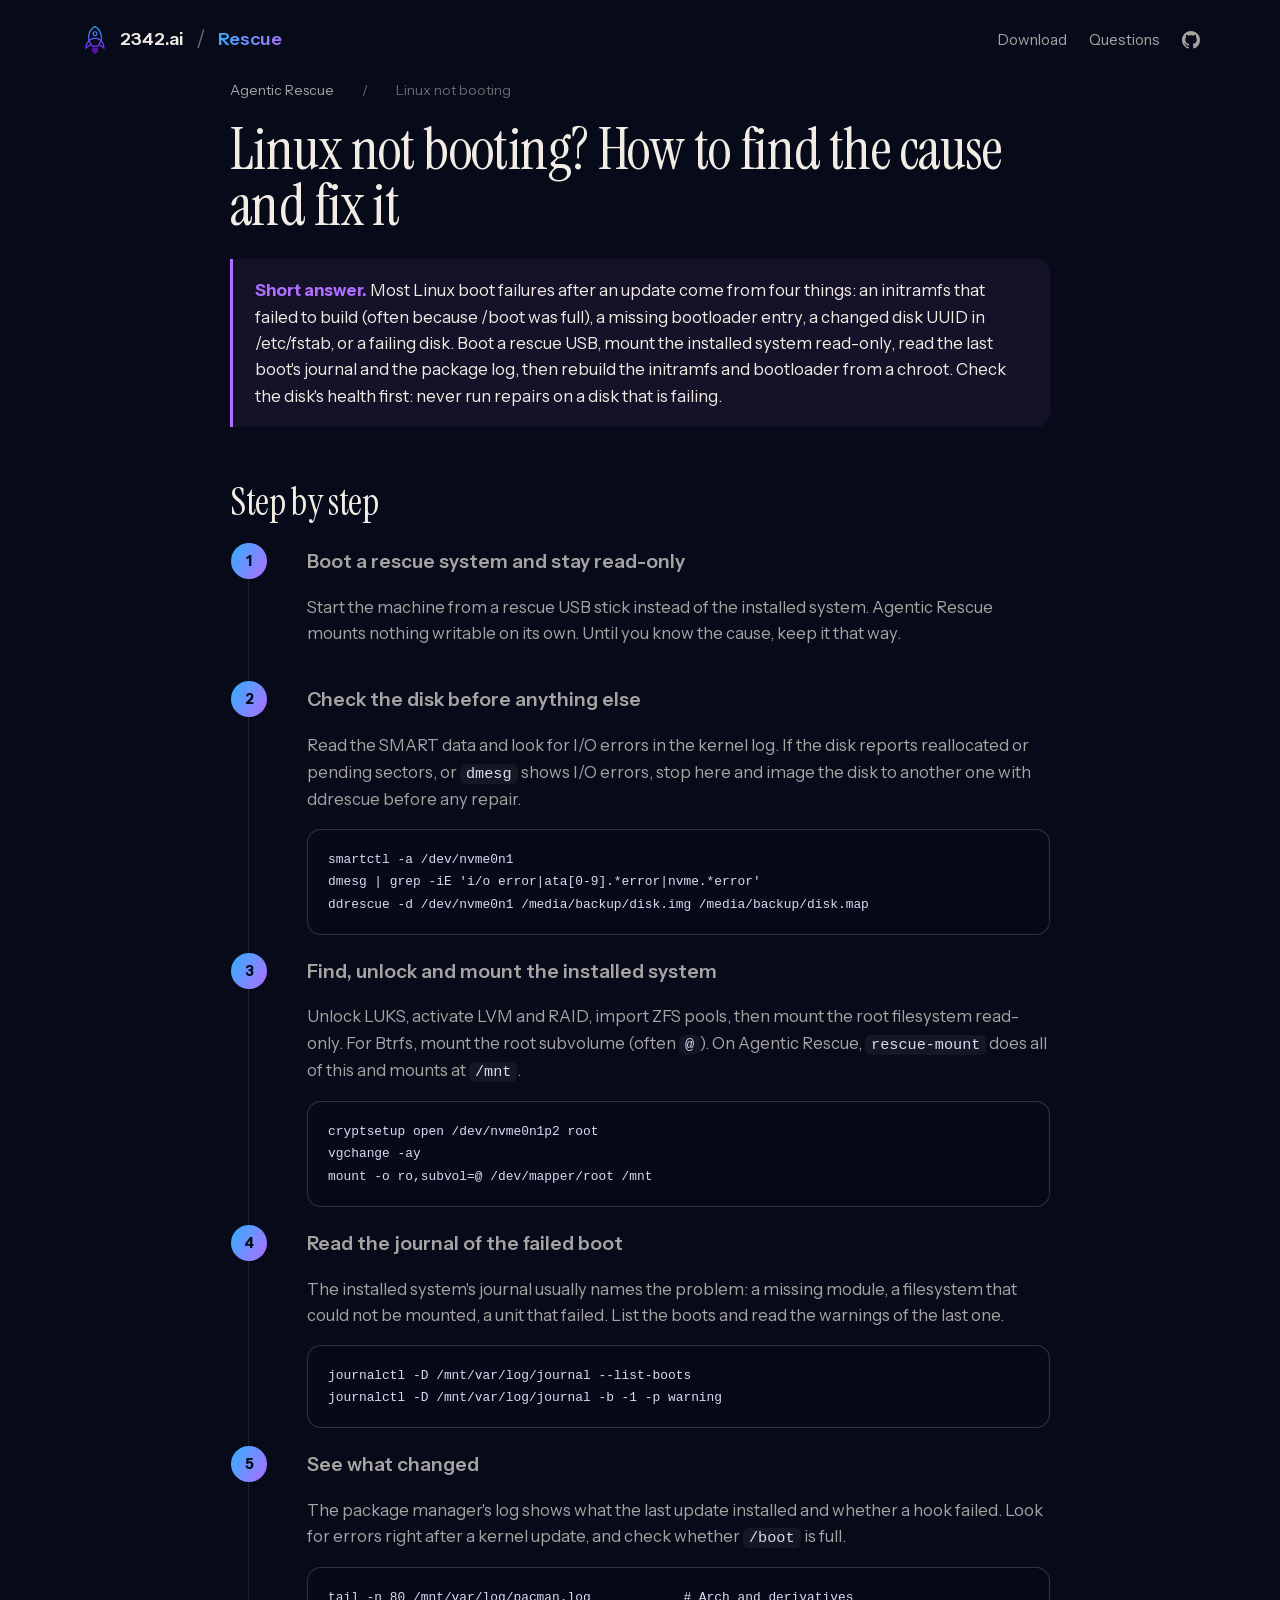
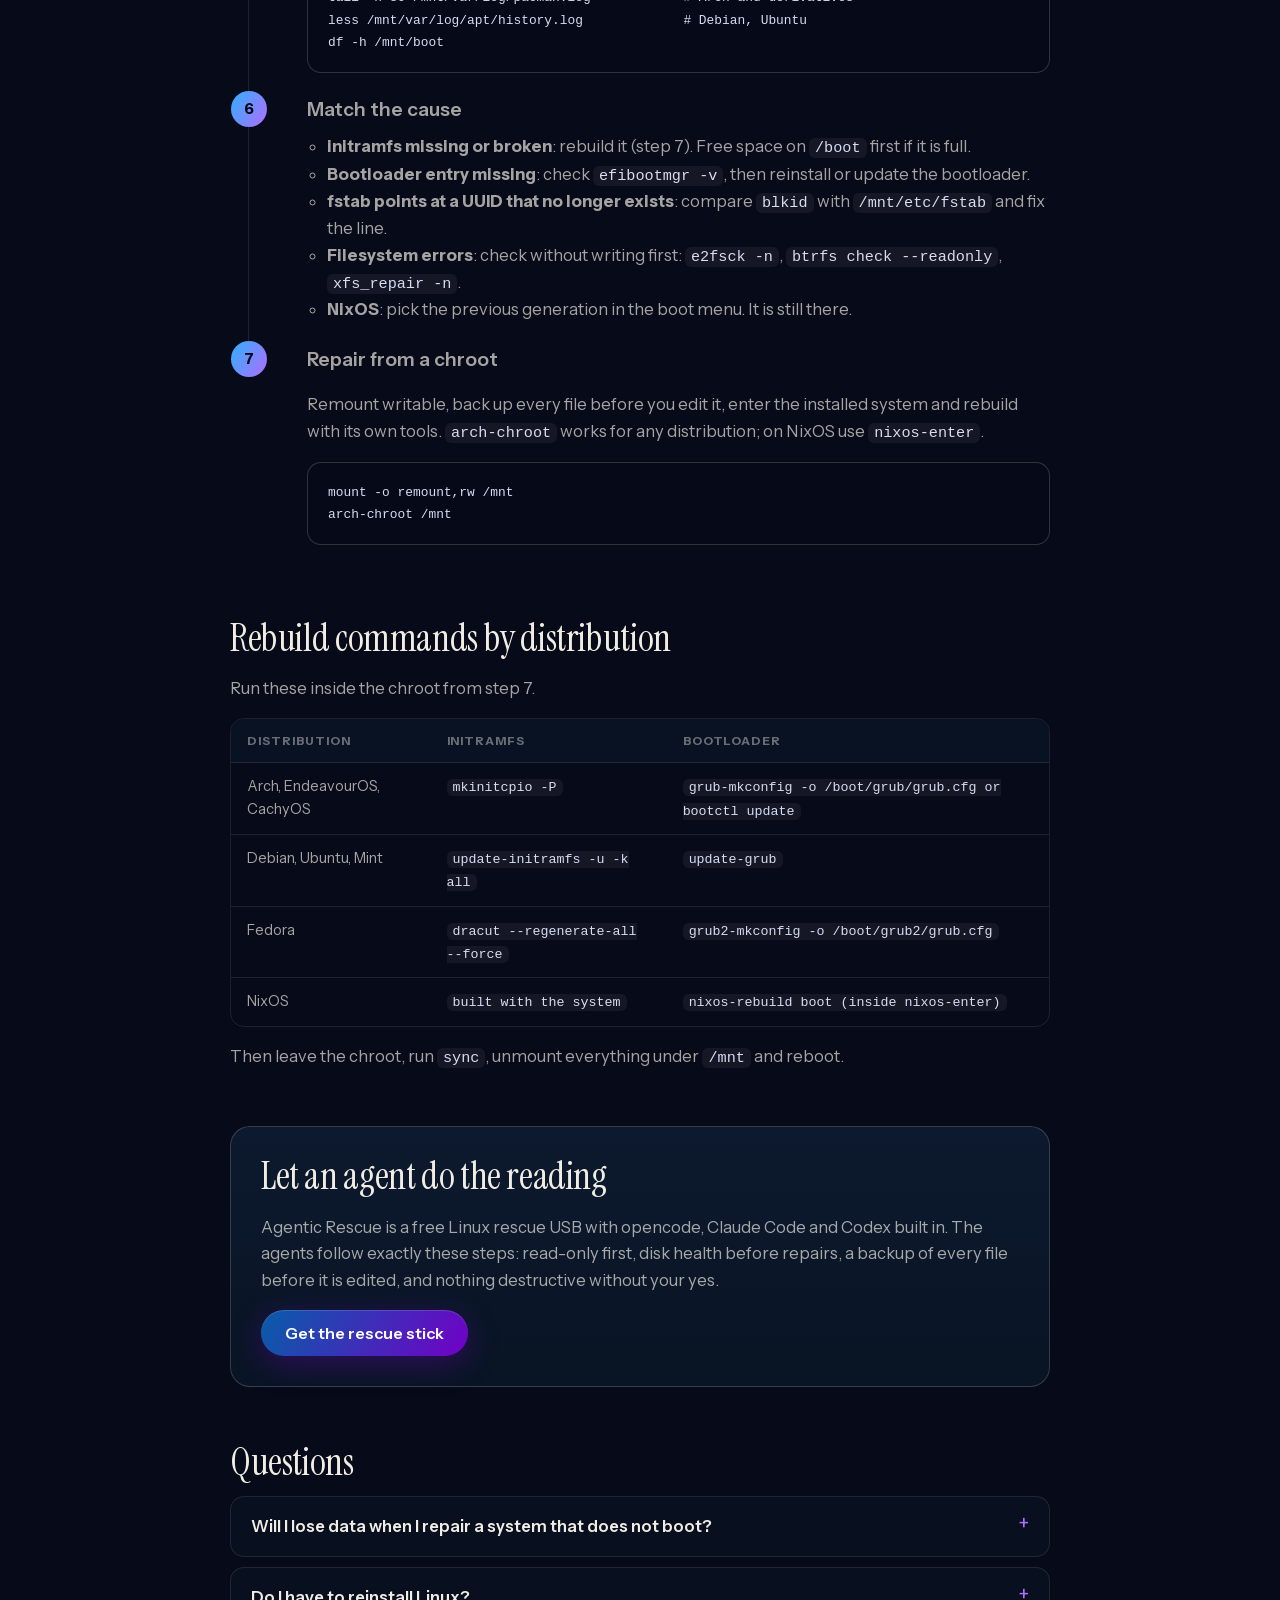
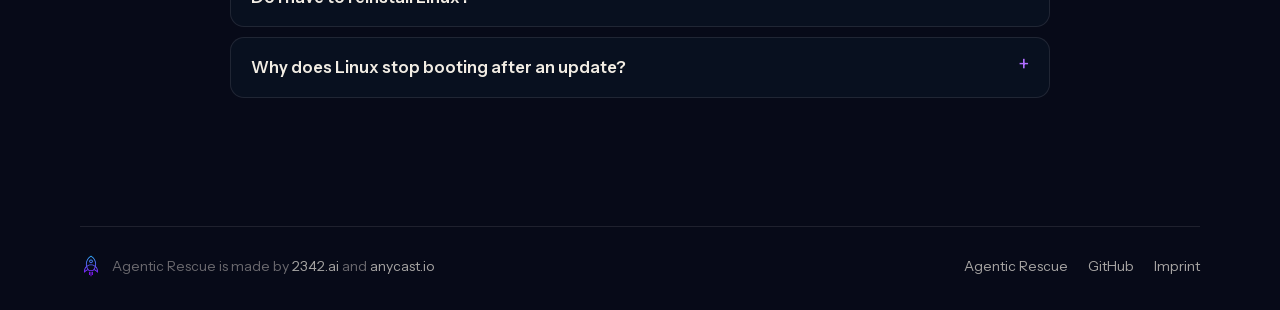
==== web/fix-linux-not-booting/index.html @ 24effc05 "Download page: SEO and answer-engine optimisation Based on a DataForSEO audit and a Search Console c" ====
<!doctype html>
<html lang="en">
<head>
<meta charset="utf-8">
<meta name="viewport" content="width=device-width, initial-scale=1">
<title>Linux not booting? How to find the cause and fix it · Agentic Rescue</title>
<meta name="description" content="Linux will not boot after an update? Check the disk, read the journal, then rebuild initramfs and bootloader from a rescue USB. Commands for Arch, Debian, Fedora, NixOS.">
<meta name="theme-color" content="#070a18">
<meta name="robots" content="index, follow, max-image-preview:large">
<link rel="canonical" href="https://rescue.2342.ai/fix-linux-not-booting/">
<meta property="og:type" content="article">
<meta property="og:site_name" content="2342.ai">
<meta property="og:url" content="https://rescue.2342.ai/fix-linux-not-booting/">
<meta property="og:title" content="Linux not booting? How to find the cause and fix it">
<meta property="og:description" content="Linux will not boot after an update? Check the disk, read the journal, then rebuild initramfs and bootloader from a rescue USB. Commands for Arch, Debian, Fedora, NixOS.">
<meta property="og:image" content="https://rescue.2342.ai/og.png">
<meta name="twitter:card" content="summary_large_image">
<meta name="twitter:image" content="https://rescue.2342.ai/og.png">
<link rel="icon" href="../assets/2342-rocket.svg" type="image/svg+xml">
<link rel="apple-touch-icon" href="../assets/apple-touch-icon.png">
<link rel="preload" href="../fonts/instrument-serif.woff2" as="font" type="font/woff2" crossorigin>
<link rel="stylesheet" href="../style.css">
<script type="application/ld+json">
{
 "@context": "https://schema.org",
 "@graph": [
  {
   "@type": "TechArticle",
   "@id": "https://rescue.2342.ai/fix-linux-not-booting/#article",
   "headline": "Linux not booting? How to find the cause and fix it",
   "description": "Linux will not boot after an update? Check the disk, read the journal, then rebuild initramfs and bootloader from a rescue USB. Commands for Arch, Debian, Fedora, NixOS.",
   "url": "https://rescue.2342.ai/fix-linux-not-booting/",
   "inLanguage": "en",
   "datePublished": "2026-10-01",
   "dateModified": "2026-10-01",
   "author": {
    "@type": "Organization",
    "@id": "https://2342.ai/#org",
    "name": "2342.ai",
    "url": "https://2342.ai"
   },
   "publisher": {
    "@id": "https://2342.ai/#org"
   },
   "image": "https://rescue.2342.ai/og.png",
   "about": {
    "@id": "https://rescue.2342.ai/#app"
   },
   "mainEntityOfPage": "https://rescue.2342.ai/fix-linux-not-booting/"
  },
  {
   "@type": "BreadcrumbList",
   "itemListElement": [
    {
     "@type": "ListItem",
     "position": 1,
     "name": "Agentic Rescue",
     "item": "https://rescue.2342.ai/"
    },
    {
     "@type": "ListItem",
     "position": 2,
     "name": "Linux not booting",
     "item": "https://rescue.2342.ai/fix-linux-not-booting/"
    }
   ]
  },
  {
   "@type": "FAQPage",
   "@id": "https://rescue.2342.ai/fix-linux-not-booting/#faq",
   "mainEntity": [
    {
     "@type": "Question",
     "name": "Will I lose data when I repair a system that does not boot?",
     "acceptedAnswer": {
      "@type": "Answer",
      "text": "Not if you work read-only first. Mounting read-only, reading logs and checking SMART data changes nothing. Data is at risk from repair runs of fsck or btrfs check, from partitioning tools, and from writing to a failing disk. Copy what matters off the disk before any of those."
     }
    },
    {
     "@type": "Question",
     "name": "Do I have to reinstall Linux?",
     "acceptedAnswer": {
      "@type": "Answer",
      "text": "Rarely. A failed initramfs, a lost bootloader entry or a wrong fstab line are fixed with one or two commands from a chroot. Reinstalling is the answer when the disk itself is failing, and then only after imaging it."
     }
    },
    {
     "@type": "Question",
     "name": "Why does Linux stop booting after an update?",
     "acceptedAnswer": {
      "@type": "Answer",
      "text": "Because an update rebuilds the initramfs and the bootloader configuration. If /boot runs out of space, a kernel module is missing, or the update was interrupted, the new kernel has nothing usable to start with. The package manager's log shows which step failed."
     }
    }
   ]
  }
 ]
}
</script>
</head>
<body>
<svg width="0" height="0" style="position:absolute" aria-hidden="true"><defs><linearGradient id="g" x1="0" y1="0" x2="1" y2="1"><stop offset="0" stop-color="#2fb0ff"/><stop offset="1" stop-color="#b06dff"/></linearGradient></defs></svg>
<div class="glow" aria-hidden="true"></div>
<header class="top">
  <div class="brand">
    <a href="https://2342.ai" class="logo" rel="noopener"><img src="../assets/2342-rocket.svg" alt="" width="30" height="30"><span>2342.ai</span></a>
    <span class="slash">/</span>
    <a href="../" class="product">Rescue</a>
  </div>
  <nav>
    <a href="../#download">Download</a>
    <a href="../#faq">Questions</a>
    <a href="https://github.com/2342-ai/agentic-rescue" rel="noopener" class="gh" aria-label="GitHub"><svg viewBox="0 0 16 16" width="18" height="18" fill="currentColor"><path d="M8 0C3.58 0 0 3.58 0 8c0 3.54 2.29 6.53 5.47 7.59.4.07.55-.17.55-.38 0-.19-.01-.82-.01-1.49-2.01.37-2.53-.49-2.69-.94-.09-.23-.48-.94-.82-1.13-.28-.15-.68-.52-.01-.53.63-.01 1.08.58 1.23.82.72 1.21 1.87.87 2.33.66.07-.52.28-.87.51-1.07-1.78-.2-3.64-.89-3.64-3.95 0-.87.31-1.59.82-2.15-.08-.2-.36-1.02.08-2.12 0 0 .67-.21 2.2.82.64-.18 1.32-.27 2-.27.68 0 1.36.09 2 .27 1.53-1.04 2.2-.82 2.2-.82.44 1.1.16 1.92.08 2.12.51.56.82 1.27.82 2.15 0 3.07-1.87 3.75-3.65 3.95.29.25.54.73.54 1.48 0 1.07-.01 1.93-.01 2.2 0 .21.15.46.55.38A8.013 8.013 0 0016 8c0-4.42-3.58-8-8-8z"/></svg></a>
  </nav>
</header>
<main class="article">
  <nav class="crumbs" aria-label="Breadcrumb"><a href="../">Agentic Rescue</a> <span>/</span> Linux not booting</nav>
  <h1>Linux not booting? How to find the cause and fix it</h1>
  <p class="answer"><b>Short answer.</b> Most Linux boot failures after an update come from four things: an initramfs that failed to build (often because /boot was full), a missing bootloader entry, a changed disk UUID in /etc/fstab, or a failing disk. Boot a rescue USB, mount the installed system read-only, read the last boot's journal and the package log, then rebuild the initramfs and bootloader from a chroot. Check the disk's health first: never run repairs on a disk that is failing.</p>

  <h2>Step by step</h2>
  <ol class="steps-list">
      <li><h3>Boot a rescue system and stay read-only</h3><p>Start the machine from a rescue USB stick instead of the installed system. Agentic Rescue mounts nothing writable on its own. Until you know the cause, keep it that way.</p></li>
      <li><h3>Check the disk before anything else</h3><p>Read the SMART data and look for I/O errors in the kernel log. If the disk reports reallocated or pending sectors, or <code>dmesg</code> shows I/O errors, stop here and image the disk to another one with ddrescue before any repair.</p><pre><code>smartctl -a /dev/nvme0n1
dmesg | grep -iE 'i/o error|ata[0-9].*error|nvme.*error'
ddrescue -d /dev/nvme0n1 /media/backup/disk.img /media/backup/disk.map</code></pre></li>
      <li><h3>Find, unlock and mount the installed system</h3><p>Unlock LUKS, activate LVM and RAID, import ZFS pools, then mount the root filesystem read-only. For Btrfs, mount the root subvolume (often <code>@</code>). On Agentic Rescue, <code>rescue-mount</code> does all of this and mounts at <code>/mnt</code>.</p><pre><code>cryptsetup open /dev/nvme0n1p2 root
vgchange -ay
mount -o ro,subvol=@ /dev/mapper/root /mnt</code></pre></li>
      <li><h3>Read the journal of the failed boot</h3><p>The installed system's journal usually names the problem: a missing module, a filesystem that could not be mounted, a unit that failed. List the boots and read the warnings of the last one.</p><pre><code>journalctl -D /mnt/var/log/journal --list-boots
journalctl -D /mnt/var/log/journal -b -1 -p warning</code></pre></li>
      <li><h3>See what changed</h3><p>The package manager's log shows what the last update installed and whether a hook failed. Look for errors right after a kernel update, and check whether <code>/boot</code> is full.</p><pre><code>tail -n 80 /mnt/var/log/pacman.log            # Arch and derivatives
less /mnt/var/log/apt/history.log             # Debian, Ubuntu
df -h /mnt/boot</code></pre></li>
      <li><h3>Match the cause</h3><ul><li><b>initramfs missing or broken</b>: rebuild it (step 7). Free space on <code>/boot</code> first if it is full.</li><li><b>Bootloader entry missing</b>: check <code>efibootmgr -v</code>, then reinstall or update the bootloader.</li><li><b>fstab points at a UUID that no longer exists</b>: compare <code>blkid</code> with <code>/mnt/etc/fstab</code> and fix the line.</li><li><b>Filesystem errors</b>: check without writing first: <code>e2fsck -n</code>, <code>btrfs check --readonly</code>, <code>xfs_repair -n</code>.</li><li><b>NixOS</b>: pick the previous generation in the boot menu. It is still there.</li></ul></li>
      <li><h3>Repair from a chroot</h3><p>Remount writable, back up every file before you edit it, enter the installed system and rebuild with its own tools. <code>arch-chroot</code> works for any distribution; on NixOS use <code>nixos-enter</code>.</p><pre><code>mount -o remount,rw /mnt
arch-chroot /mnt</code></pre></li>
  </ol>

  <h2>Rebuild commands by distribution</h2>
  <p>Run these inside the chroot from step 7.</p>
  <div class="tablewrap">
    <table>
      <thead><tr><th>Distribution</th><th>initramfs</th><th>Bootloader</th></tr></thead>
      <tbody>
        <tr><td>Arch, EndeavourOS, CachyOS</td><td><code>mkinitcpio -P</code></td><td><code>grub-mkconfig -o /boot/grub/grub.cfg  or  bootctl update</code></td></tr>
        <tr><td>Debian, Ubuntu, Mint</td><td><code>update-initramfs -u -k all</code></td><td><code>update-grub</code></td></tr>
        <tr><td>Fedora</td><td><code>dracut --regenerate-all --force</code></td><td><code>grub2-mkconfig -o /boot/grub2/grub.cfg</code></td></tr>
        <tr><td>NixOS</td><td><code>built with the system</code></td><td><code>nixos-rebuild boot  (inside nixos-enter)</code></td></tr>
      </tbody>
    </table>
  </div>
  <p>Then leave the chroot, run <code>sync</code>, unmount everything under <code>/mnt</code> and reboot.</p>

  <aside class="cta-box">
    <h2>Let an agent do the reading</h2>
    <p>Agentic Rescue is a free Linux rescue USB with opencode, Claude Code and Codex built in. The agents follow exactly these steps: read-only first, disk health before repairs, a backup of every file before it is edited, and nothing destructive without your yes.</p>
    <a class="btn primary" href="../#download">Get the rescue stick</a>
  </aside>

  <section class="faq" id="faq">
    <h2>Questions</h2>
      <details><summary>Will I lose data when I repair a system that does not boot?</summary><p>Not if you work read-only first. Mounting read-only, reading logs and checking SMART data changes nothing. Data is at risk from repair runs of fsck or btrfs check, from partitioning tools, and from writing to a failing disk. Copy what matters off the disk before any of those.</p></details>
      <details><summary>Do I have to reinstall Linux?</summary><p>Rarely. A failed initramfs, a lost bootloader entry or a wrong fstab line are fixed with one or two commands from a chroot. Reinstalling is the answer when the disk itself is failing, and then only after imaging it.</p></details>
      <details><summary>Why does Linux stop booting after an update?</summary><p>Because an update rebuilds the initramfs and the bootloader configuration. If /boot runs out of space, a kernel module is missing, or the update was interrupted, the new kernel has nothing usable to start with. The package manager's log shows which step failed.</p></details>
  </section>
</main>
<footer>
  <div class="foot-brand"><img src="../assets/2342-rocket.svg" alt="" width="22" height="22"><span>Agentic Rescue is made by <a href="https://2342.ai" rel="noopener">2342.ai</a> and <a href="https://anycast.io" rel="noopener">anycast.io</a></span></div>
  <div class="foot-links">
    <a href="../">Agentic Rescue</a>
    <a href="https://github.com/2342-ai/agentic-rescue" rel="noopener">GitHub</a>
    <a href="https://2342.ai/en/imprint" rel="noopener">Imprint</a>
  </div>
</footer>
</body>
</html>
---- web/style.css ----
@font-face { font-family: "Instrument Sans"; src: url("fonts/instrument-sans.woff2") format("woff2"); font-weight: 400 700; font-display: swap; }
@font-face { font-family: "Instrument Serif"; src: url("fonts/instrument-serif.woff2") format("woff2"); font-weight: 400; font-style: normal; font-display: swap; }
@font-face { font-family: "Instrument Serif"; src: url("fonts/instrument-serif-italic.woff2") format("woff2"); font-weight: 400; font-style: italic; font-display: swap; }

:root {
  --bg: #070a18;
  --panel: #0a1526;
  --panel2: #0e1b31;
  --text: #f2ede4;
  --muted: rgba(242, 237, 228, .68);
  --dim: rgba(242, 237, 228, .42);
  --line: rgba(242, 237, 228, .1);
  --line2: rgba(242, 237, 228, .18);
  --blue: #2fb0ff;
  --violet: #b06dff;
  --grad: linear-gradient(120deg, #2fb0ff, #b06dff);
  --btn: linear-gradient(120deg, #075da9, #7200c7);
  --ok: #7ee2b0;
  --err: #ff8098;
  --warn: #f0c27a;
  --mono: ui-monospace, "JetBrains Mono", SFMono-Regular, Menlo, Consolas, monospace;
  --serif: "Instrument Serif", Georgia, serif;
  --sans: "Instrument Sans", system-ui, -apple-system, "Segoe UI", sans-serif;
  --w: min(1120px, calc(100% - 40px));
}
* { box-sizing: border-box; }
[hidden] { display: none !important; }
html { scroll-behavior: smooth; }
html, body { margin: 0; background: var(--bg); color: var(--text); font: 17px/1.6 var(--sans); -webkit-font-smoothing: antialiased; }
a { color: var(--blue); text-decoration: none; }
a:hover { text-decoration: underline; }
::selection { background: rgba(47, 176, 255, .35); }

.glow { position: fixed; inset: 0; pointer-events: none; z-index: -1;
  background:
    radial-gradient(900px 520px at 12% -8%, rgba(47, 176, 255, .16), transparent 60%),
    radial-gradient(800px 600px at 95% 10%, rgba(147, 0, 255, .14), transparent 60%),
    radial-gradient(900px 700px at 50% 110%, rgba(114, 0, 199, .12), transparent 60%); }

/* header */
.top { width: var(--w); margin: 0 auto; display: flex; align-items: center; justify-content: space-between; padding: 22px 0; }
.brand { display: flex; align-items: center; gap: 12px; font-weight: 600; }
.logo { display: flex; align-items: center; gap: 10px; color: var(--text); font-size: 18px; }
.logo:hover, .product:hover { text-decoration: none; }
.slash { color: var(--dim); font-weight: 300; font-size: 22px; }
.product { color: var(--text); font-size: 18px; background: var(--grad); -webkit-background-clip: text; background-clip: text; color: transparent; }
nav { display: flex; align-items: center; gap: 22px; font-size: 15px; }
nav a { color: var(--muted); }
nav a:hover { color: var(--text); text-decoration: none; }
.gh { display: flex; }
.lang { background: none; border: 1px solid var(--line2); color: var(--muted); border-radius: 999px; padding: 4px 12px; cursor: pointer; font: 600 12px var(--sans); letter-spacing: .06em; }
.lang:hover { color: var(--text); border-color: var(--muted); }

main { width: var(--w); margin: 0 auto; }
h1, h2 { font-family: var(--serif); font-weight: 400; letter-spacing: -.01em; }
h2 { font-size: clamp(34px, 4.4vw, 48px); line-height: 1.05; margin: 0 0 14px; }
h3 { font-size: 18px; margin: 0 0 8px; font-weight: 600; }

/* hero */
.hero { display: grid; grid-template-columns: 1.05fr 1fr; gap: 56px; align-items: center; padding: 56px 0 72px; }
.eyebrow { color: var(--muted); font-size: 14px; letter-spacing: .08em; text-transform: uppercase; margin: 0 0 18px; }
h1 { font-size: clamp(46px, 5.6vw, 76px); line-height: .98; margin: 0 0 24px; }
h1 em { font-style: italic; background: var(--grad); -webkit-background-clip: text; background-clip: text; color: transparent; padding-right: .06em; }
.lead { color: var(--muted); font-size: 19px; max-width: 34em; margin: 0 0 30px; }
.cta { display: flex; gap: 12px; flex-wrap: wrap; }
.meta { color: var(--dim); font-size: 14px; margin: 18px 0 0; }

.btn { display: inline-flex; align-items: center; justify-content: center; gap: 10px; border-radius: 999px; padding: 13px 24px; font: 600 16px var(--sans); cursor: pointer; border: 0; color: #fff; text-decoration: none; transition: transform .15s, box-shadow .15s, opacity .15s; }
.btn:hover { text-decoration: none; transform: translateY(-1px); }
.btn.primary { background: var(--btn); box-shadow: 0 8px 30px rgba(114, 0, 199, .35), inset 0 1px 0 rgba(255, 255, 255, .15); }
.btn.primary:hover { box-shadow: 0 10px 40px rgba(47, 176, 255, .35), inset 0 1px 0 rgba(255, 255, 255, .2); }
.btn.ghost { background: transparent; color: var(--text); border: 1px solid var(--line2); }
.btn.ghost:hover { border-color: var(--violet); }
.btn.big { width: 100%; padding: 17px 24px; font-size: 17px; }
.btn:disabled { opacity: .55; cursor: default; transform: none; }

/* terminal */
.terminal { background: linear-gradient(180deg, #0b1628, #08101f); border: 1px solid var(--line2); border-radius: 16px; overflow: hidden; box-shadow: 0 30px 80px rgba(0, 0, 0, .5), 0 0 0 1px rgba(47, 176, 255, .06), 0 0 80px rgba(114, 0, 199, .18); }
.term-bar { display: flex; align-items: center; gap: 7px; padding: 12px 14px; border-bottom: 1px solid var(--line); }
.term-bar span { width: 11px; height: 11px; border-radius: 50%; background: #2a3550; }
.term-bar em { margin-left: 8px; color: var(--dim); font: 12px var(--mono); font-style: normal; }
.term-body { margin: 0; padding: 18px 20px; font: 13.5px/1.62 var(--mono); color: #d7dcf2; white-space: pre; overflow: hidden; }
.term-body .p { color: #7dd3fc; }
.term-body .d { color: #7c86a8; }
.term-body .u { color: #f2ede4; }
.term-body .a { color: #b06dff; }
.term-body .w { color: #ff9eb0; }
.term-body .c { color: #9ae6b4; }
.term-body .k { color: #f0c27a; }
.term-status { display: flex; align-items: center; gap: 12px; padding: 7px 12px; background: #070d1a; border-top: 1px solid var(--line); font: 12px var(--mono); color: #c0caf5; white-space: nowrap; overflow: hidden; }
.term-status b { background: var(--grad); color: #070a18; padding: 1px 9px; border-radius: 4px; font-weight: 700; }
.term-status i { margin-left: auto; font-style: normal; color: #7aa2f7; }

/* features */
.features { display: grid; grid-template-columns: repeat(3, 1fr); gap: 16px; margin-bottom: 96px; }
.features article { background: rgba(10, 21, 38, .6); border: 1px solid var(--line); border-radius: 18px; padding: 24px; transition: border-color .2s, transform .2s; }
.features article:hover { border-color: rgba(176, 109, 255, .35); transform: translateY(-2px); }
.features svg { width: 30px; height: 30px; fill: none; stroke: url(#g); stroke-width: 1.7; stroke-linecap: round; stroke-linejoin: round; margin-bottom: 14px; }
.features p { color: var(--muted); font-size: 15.5px; margin: 0; }

/* screenshots */
.screens { margin-bottom: 96px; }
.shot { margin: 0; background: #1a1b26; border: 1px solid var(--line2); border-radius: 16px; overflow: hidden; box-shadow: 0 30px 80px rgba(0, 0, 0, .45), 0 0 60px rgba(114, 0, 199, .12); }
.shot img { display: block; width: 100%; height: auto; }
.shot-bar { display: flex; align-items: center; gap: 7px; padding: 11px 14px; background: #0b1628; border-bottom: 1px solid var(--line); }
.shot-bar span { width: 10px; height: 10px; border-radius: 50%; background: #2a3550; }
.shot-bar em { margin-left: 8px; color: var(--dim); font: 12px var(--mono); font-style: normal; }
.shot figcaption { padding: 13px 18px; color: var(--muted); font-size: 14.5px; background: #0b1628; border-top: 1px solid var(--line); }
.shot-row { display: grid; grid-template-columns: 1fr 1fr; gap: 18px; margin-top: 18px; }

/* download */
.download { background: linear-gradient(180deg, rgba(14, 27, 49, .85), rgba(10, 21, 38, .85)); border: 1px solid var(--line2); border-radius: 26px; padding: 44px; margin-bottom: 96px; position: relative; box-shadow: 0 40px 120px rgba(0, 0, 0, .35); }
.download::before { content: ""; position: absolute; inset: -1px; border-radius: 26px; padding: 1px; background: linear-gradient(120deg, rgba(47, 176, 255, .5), transparent 40%, transparent 60%, rgba(176, 109, 255, .5)); -webkit-mask: linear-gradient(#000 0 0) content-box, linear-gradient(#000 0 0); -webkit-mask-composite: xor; mask-composite: exclude; pointer-events: none; }
.section-head { margin-bottom: 26px; }
.section-head p { color: var(--muted); margin: 0; }
.step { display: grid; grid-template-columns: 44px 1fr; gap: 18px; padding: 26px 0; border-top: 1px solid var(--line); }
.step.dim .step-body { opacity: .55; }
.num { width: 36px; height: 36px; border-radius: 50%; display: grid; place-items: center; font-weight: 700; font-size: 15px; background: var(--grad); color: #070a18; }
.step.done .num { background: var(--ok); }
label { display: block; font-size: 12px; color: var(--muted); margin: 18px 0 8px; text-transform: uppercase; letter-spacing: .08em; font-weight: 600; }
input, select, textarea { width: 100%; background: rgba(7, 10, 24, .75); color: var(--text); border: 1px solid var(--line2); border-radius: 12px; padding: 13px 15px; font: 15px var(--mono); transition: border-color .15s, box-shadow .15s; }
input:focus, select:focus, textarea:focus { outline: none; border-color: var(--blue); box-shadow: 0 0 0 3px rgba(47, 176, 255, .15); }
.keyrow { position: relative; }
.keyrow input { padding-right: 48px; }
.eye { position: absolute; right: 8px; top: 50%; transform: translateY(-50%); background: none; border: 0; color: var(--dim); cursor: pointer; padding: 6px; display: flex; }
.eye:hover { color: var(--text); }
.hint { color: var(--dim); font-size: 14px; margin: 10px 0 0; }
.hint a { color: var(--muted); text-decoration: underline; text-decoration-color: var(--line2); }
.providers { display: grid; grid-template-columns: repeat(auto-fill, minmax(158px, 1fr)); gap: 10px; }
.provider { position: relative; background: rgba(7, 10, 24, .6); border: 1px solid var(--line2); border-radius: 14px; padding: 13px 15px; cursor: pointer; text-align: left; color: var(--text); font: 600 15px var(--sans); transition: border-color .15s, background .15s; }
.provider:hover { border-color: var(--muted); }
.provider.active { border-color: transparent; background: linear-gradient(rgba(10, 21, 38, 1), rgba(10, 21, 38, 1)) padding-box, var(--grad) border-box; border: 1px solid transparent; box-shadow: 0 0 24px rgba(47, 176, 255, .15); }
.provider .tags { display: flex; gap: 5px; flex-wrap: wrap; margin-top: 7px; }
.provider .tag { font-size: 11px; font-weight: 600; padding: 2px 8px; border-radius: 999px; background: rgba(242, 237, 228, .07); color: var(--muted); }
.provider .tag.free { color: var(--ok); }
.provider .tag.rec { color: #070a18; background: var(--grad); }
.provider .tag.all { color: var(--violet); }
.more { margin-top: 18px; }
summary { cursor: pointer; color: var(--muted); font-size: 14px; }
summary:hover { color: var(--text); }
.grid { display: grid; grid-template-columns: 1fr 1fr; gap: 0 16px; }
.grid .wide { grid-column: 1 / -1; }
.variants { display: flex; gap: 10px; margin-bottom: 16px; flex-wrap: wrap; }
.variant { flex: 1; min-width: 220px; background: rgba(7, 10, 24, .6); border: 1px solid var(--line2); border-radius: 14px; padding: 12px 15px; cursor: pointer; color: var(--text); font: 600 15px var(--sans); text-align: left; }
.variant.active { border-color: var(--blue); }
.variant small { display: block; color: var(--dim); font-size: 13px; font-weight: 400; margin-top: 3px; }
.variant[disabled] { opacity: .45; cursor: default; }

.dlstate { margin-top: 18px; }
.bar { height: 10px; background: rgba(7, 10, 24, .8); border-radius: 999px; overflow: hidden; border: 1px solid var(--line); }
.bar.thin { height: 6px; margin-top: 14px; }
.bar div { height: 100%; width: 0; background: var(--grad); transition: width .25s; border-radius: 999px; }
.bar.indeterminate div { width: 40% !important; animation: slide 1.4s ease-in-out infinite; }
@keyframes slide { 0% { transform: translateX(-100%); } 100% { transform: translateX(250%); } }
.dlinfo { display: flex; gap: 12px; align-items: flex-start; margin-top: 12px; }
.dlinfo p { margin: 0; color: var(--muted); font-size: 15px; }
.dlinfo p.ok { color: var(--ok); }
.dlinfo p.err { color: var(--err); }
.spinner { flex: none; width: 18px; height: 18px; margin-top: 3px; border-radius: 50%; border: 2px solid rgba(47, 176, 255, .25); border-top-color: var(--blue); animation: spin .8s linear infinite; }
.spinner.ok { border: 0; animation: none; background: var(--ok); -webkit-mask: url('data:image/svg+xml;utf8,<svg xmlns="http://www.w3.org/2000/svg" viewBox="0 0 24 24"><path d="M9 16.2l-4.2-4.2-1.4 1.4L9 19 21 7l-1.4-1.4z"/></svg>') center/contain no-repeat; mask: url('data:image/svg+xml;utf8,<svg xmlns="http://www.w3.org/2000/svg" viewBox="0 0 24 24"><path d="M9 16.2l-4.2-4.2-1.4 1.4L9 19 21 7l-1.4-1.4z"/></svg>') center/contain no-repeat; }
.spinner.err { display: none; }
@keyframes spin { to { transform: rotate(360deg); } }

.drop { display: flex; flex-direction: column; align-items: center; justify-content: center; gap: 10px; text-transform: none; letter-spacing: 0; font: 15px var(--sans); color: var(--muted); border: 1.5px dashed var(--line2); border-radius: 16px; padding: 30px 20px; margin-top: 16px; cursor: pointer; text-align: center; transition: border-color .15s, background .15s; }
.drop:hover, .drop.over { border-color: var(--blue); background: rgba(47, 176, 255, .06); color: var(--text); }
.found { margin-top: 16px; padding: 18px; border-radius: 14px; background: rgba(126, 226, 176, .06); border: 1px solid rgba(126, 226, 176, .25); }
.found p { margin: 0 0 14px; color: var(--text); font-size: 15px; }
.found.bad { background: rgba(255, 128, 152, .06); border-color: rgba(255, 128, 152, .3); }
.found.bad p { margin: 0; color: var(--err); }
.cli pre { margin-top: 12px; }
.fine { color: var(--dim); font-size: 14px; margin: 22px 0 0; padding-top: 22px; border-top: 1px solid var(--line); }

/* how, providers, build */
.how, .providers-table, .build { margin-bottom: 88px; }
.how ol { counter-reset: s; list-style: none; padding: 0; display: grid; grid-template-columns: repeat(2, 1fr); gap: 16px; margin: 24px 0 18px; }
.how li { counter-increment: s; background: rgba(10, 21, 38, .6); border: 1px solid var(--line); border-radius: 18px; padding: 22px 24px 22px 70px; position: relative; color: var(--muted); font-size: 15.5px; }
.how li::before { content: counter(s); position: absolute; left: 22px; top: 20px; font: 34px/1 var(--serif); background: var(--grad); -webkit-background-clip: text; background-clip: text; color: transparent; }
.how li b { color: var(--text); display: block; margin-bottom: 4px; }
.table { border: 1px solid var(--line); border-radius: 18px; overflow: hidden; margin-top: 20px; }
.row { display: grid; grid-template-columns: 2.2fr repeat(4, 1fr); padding: 13px 20px; border-top: 1px solid var(--line); font-size: 15px; color: var(--muted); align-items: center; }
.row:first-child { border-top: 0; }
.row.head { background: rgba(10, 21, 38, .8); color: var(--dim); font-size: 12px; text-transform: uppercase; letter-spacing: .08em; font-weight: 600; }
.row.star { background: linear-gradient(90deg, rgba(47, 176, 255, .1), rgba(176, 109, 255, .08)); color: var(--text); }
.row span:not(:first-child) { text-align: center; }
.row .y { color: var(--blue); }
.row small { font-size: 11px; font-weight: 600; margin-left: 6px; padding: 2px 8px; border-radius: 999px; background: var(--grad); color: #070a18; }
.build p { color: var(--muted); }
pre { background: rgba(7, 10, 24, .85); border: 1px solid var(--line2); border-radius: 14px; padding: 18px 20px; overflow-x: auto; font: 14px/1.6 var(--mono); color: #d7dcf2; margin: 16px 0 0; }
code { font-family: var(--mono); }

footer { width: var(--w); margin: 0 auto; display: flex; justify-content: space-between; align-items: center; gap: 20px; flex-wrap: wrap; padding: 28px 0 44px; border-top: 1px solid var(--line); color: var(--dim); font-size: 14px; }
.foot-brand { display: flex; align-items: center; gap: 10px; }
.foot-brand a, .foot-links a { color: var(--muted); }
.foot-links { display: flex; gap: 20px; }

@media (max-width: 900px) {
  .hero { grid-template-columns: 1fr; gap: 36px; padding-top: 28px; }
  .features { grid-template-columns: 1fr 1fr; }
  .how ol { grid-template-columns: 1fr; }
  .shot-row { grid-template-columns: 1fr; }
  .term-body { font-size: 12px; }
}
@media (max-width: 620px) {
  nav a:not(.gh) { display: none; }
  .features { grid-template-columns: 1fr; }
  .download { padding: 26px 20px; border-radius: 20px; }
  .step { grid-template-columns: 1fr; gap: 12px; }
  .grid { grid-template-columns: 1fr; }
  .row { grid-template-columns: 1.6fr repeat(4, 1fr); padding: 12px; font-size: 13px; }
  .term-status i { display: none; }
}

/* FAQ */
.faq { margin-bottom: 88px; }
.faq details { border: 1px solid var(--line); border-radius: 14px; background: rgba(10, 21, 38, .6); margin-top: 10px; }
.faq summary { list-style: none; cursor: pointer; padding: 16px 20px; font-size: 16.5px; font-weight: 600; color: var(--text); display: flex; justify-content: space-between; gap: 16px; }
.faq summary::-webkit-details-marker { display: none; }
.faq summary::after { content: "+"; color: var(--violet); font-weight: 400; font-size: 20px; line-height: 1; }
.faq details[open] summary::after { content: "−"; }
.faq details p { margin: 0; padding: 0 20px 18px; color: var(--muted); font-size: 15.5px; }

/* guide teaser on the home page */
.guide-teaser { margin-bottom: 88px; }
.teaser { display: block; padding: 28px 30px; border-radius: 20px; border: 1px solid var(--line2); background: linear-gradient(120deg, rgba(47, 176, 255, .1), rgba(176, 109, 255, .1)); color: var(--text); transition: border-color .2s, transform .2s; }
.teaser:hover { text-decoration: none; border-color: var(--violet); transform: translateY(-2px); }
.teaser-kicker { display: block; font-size: 12px; letter-spacing: .1em; text-transform: uppercase; color: var(--blue); font-weight: 700; margin-bottom: 8px; }
.teaser-title { display: block; font: 32px/1.1 var(--serif); margin-bottom: 8px; }
.teaser-title::after { content: " →"; color: var(--violet); }
.teaser-text { display: block; color: var(--muted); font-size: 15.5px; }

/* article pages */
.article { max-width: 820px; padding-bottom: 40px; }
.article h1 { font-size: clamp(38px, 5vw, 58px); margin-top: 20px; }
.article h2 { font-size: clamp(28px, 3.4vw, 38px); margin-top: 56px; }
.article h3 { font-size: 19px; margin: 0 0 8px; }
.article p, .article li { color: var(--muted); font-size: 16.5px; }
.article code { font-size: .92em; color: #d7dcf2; background: rgba(242, 237, 228, .06); padding: 1px 6px; border-radius: 6px; }
.article pre code { background: none; padding: 0; }
.crumbs { font-size: 14px; color: var(--dim); }
.crumbs a { color: var(--muted); }
.crumbs span { margin: 0 6px; }
.answer { border-left: 3px solid var(--violet); background: rgba(176, 109, 255, .07); padding: 18px 22px; border-radius: 0 14px 14px 0; color: var(--text) !important; }
.answer b { color: var(--violet); }
.steps-list { list-style: none; counter-reset: st; padding: 0; margin: 20px 0 0; }
.steps-list > li { counter-increment: st; position: relative; padding: 4px 0 18px 58px; border-left: 1px solid var(--line); margin-left: 18px; }
.steps-list > li::before { content: counter(st); position: absolute; left: -18px; top: 0; width: 36px; height: 36px; border-radius: 50%; display: grid; place-items: center; background: var(--grad); color: #070a18; font-weight: 700; font-size: 15px; }
.steps-list > li:last-child { border-left-color: transparent; }
.steps-list ul { padding-left: 20px; }
.tablewrap { overflow-x: auto; border: 1px solid var(--line); border-radius: 14px; }
.article table { width: 100%; border-collapse: collapse; font-size: 14.5px; }
.article th, .article td { text-align: left; padding: 12px 16px; border-top: 1px solid var(--line); color: var(--muted); vertical-align: top; }
.article th { border-top: 0; background: rgba(10, 21, 38, .8); color: var(--dim); font-size: 12px; text-transform: uppercase; letter-spacing: .08em; }
.cta-box { margin: 56px 0; padding: 30px; border-radius: 20px; border: 1px solid var(--line2); background: linear-gradient(180deg, rgba(14, 27, 49, .9), rgba(10, 21, 38, .9)); }
.cta-box h2 { margin-top: 0; }
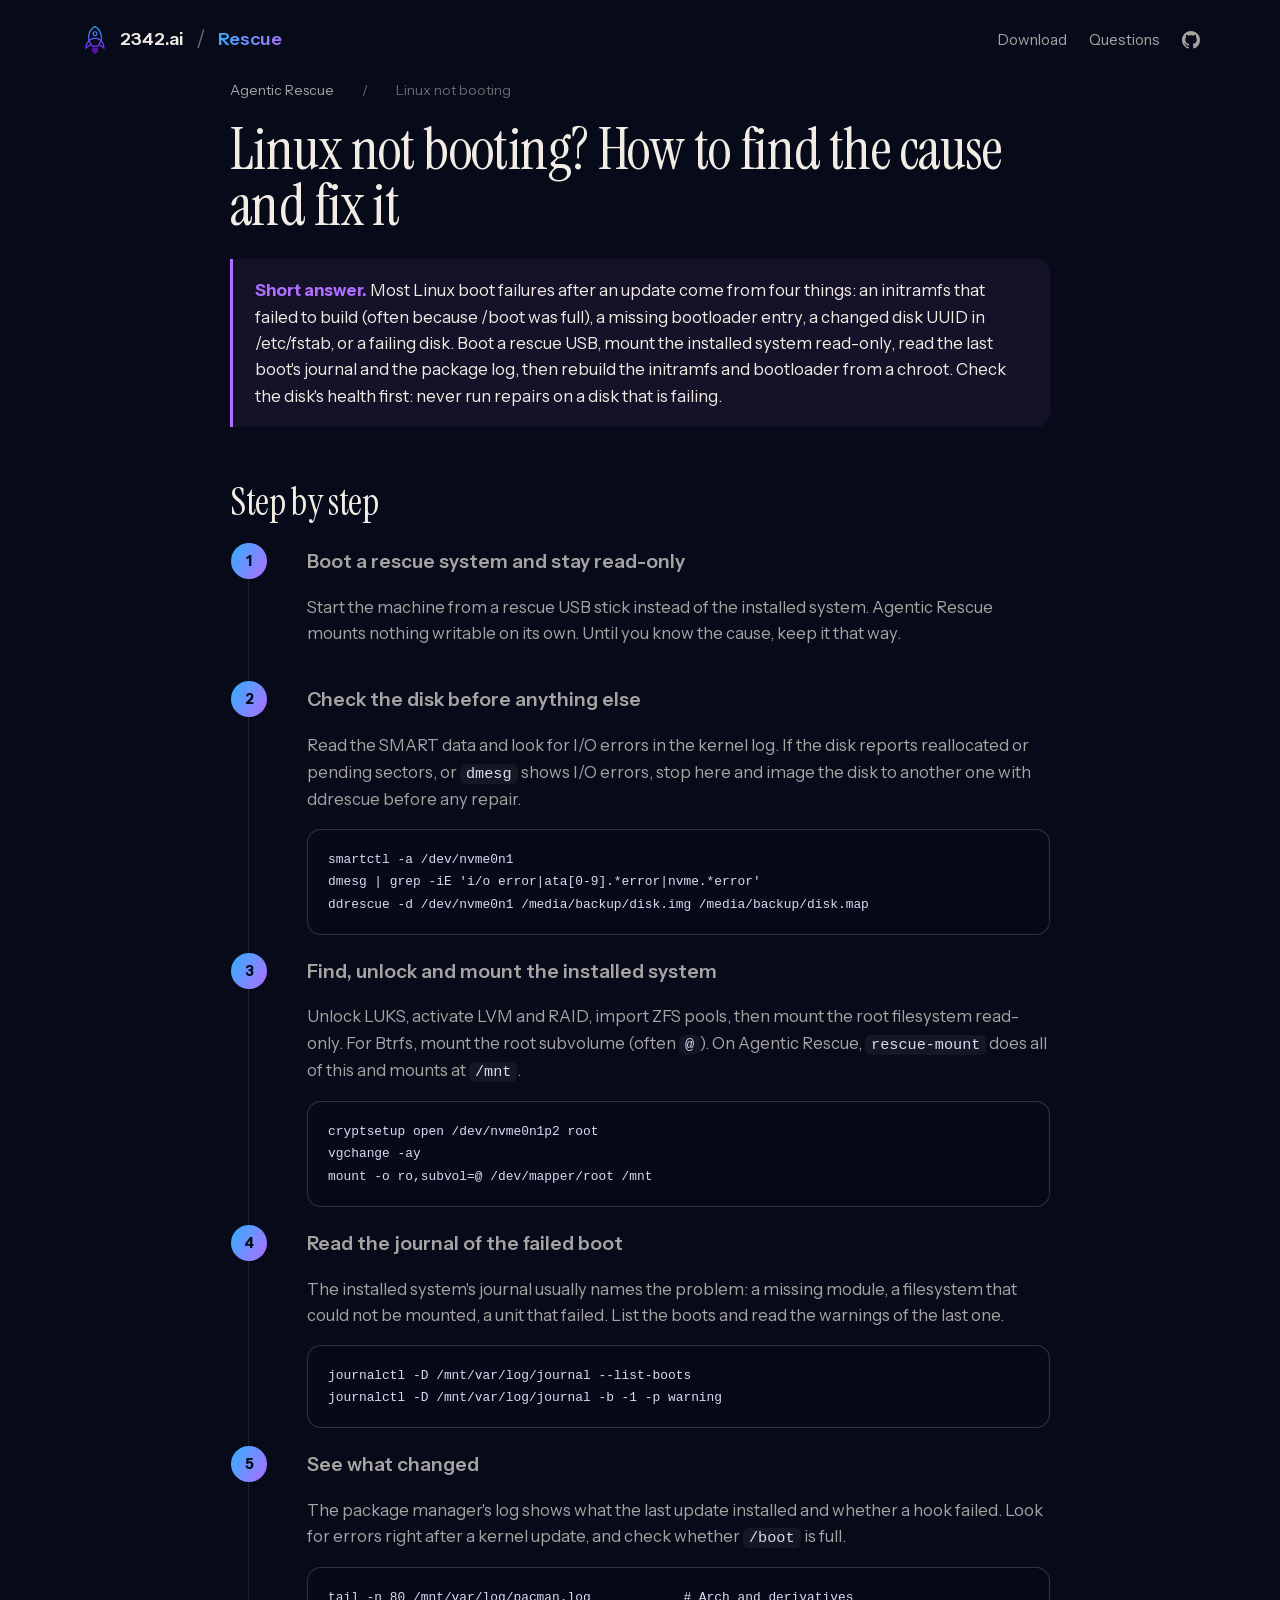
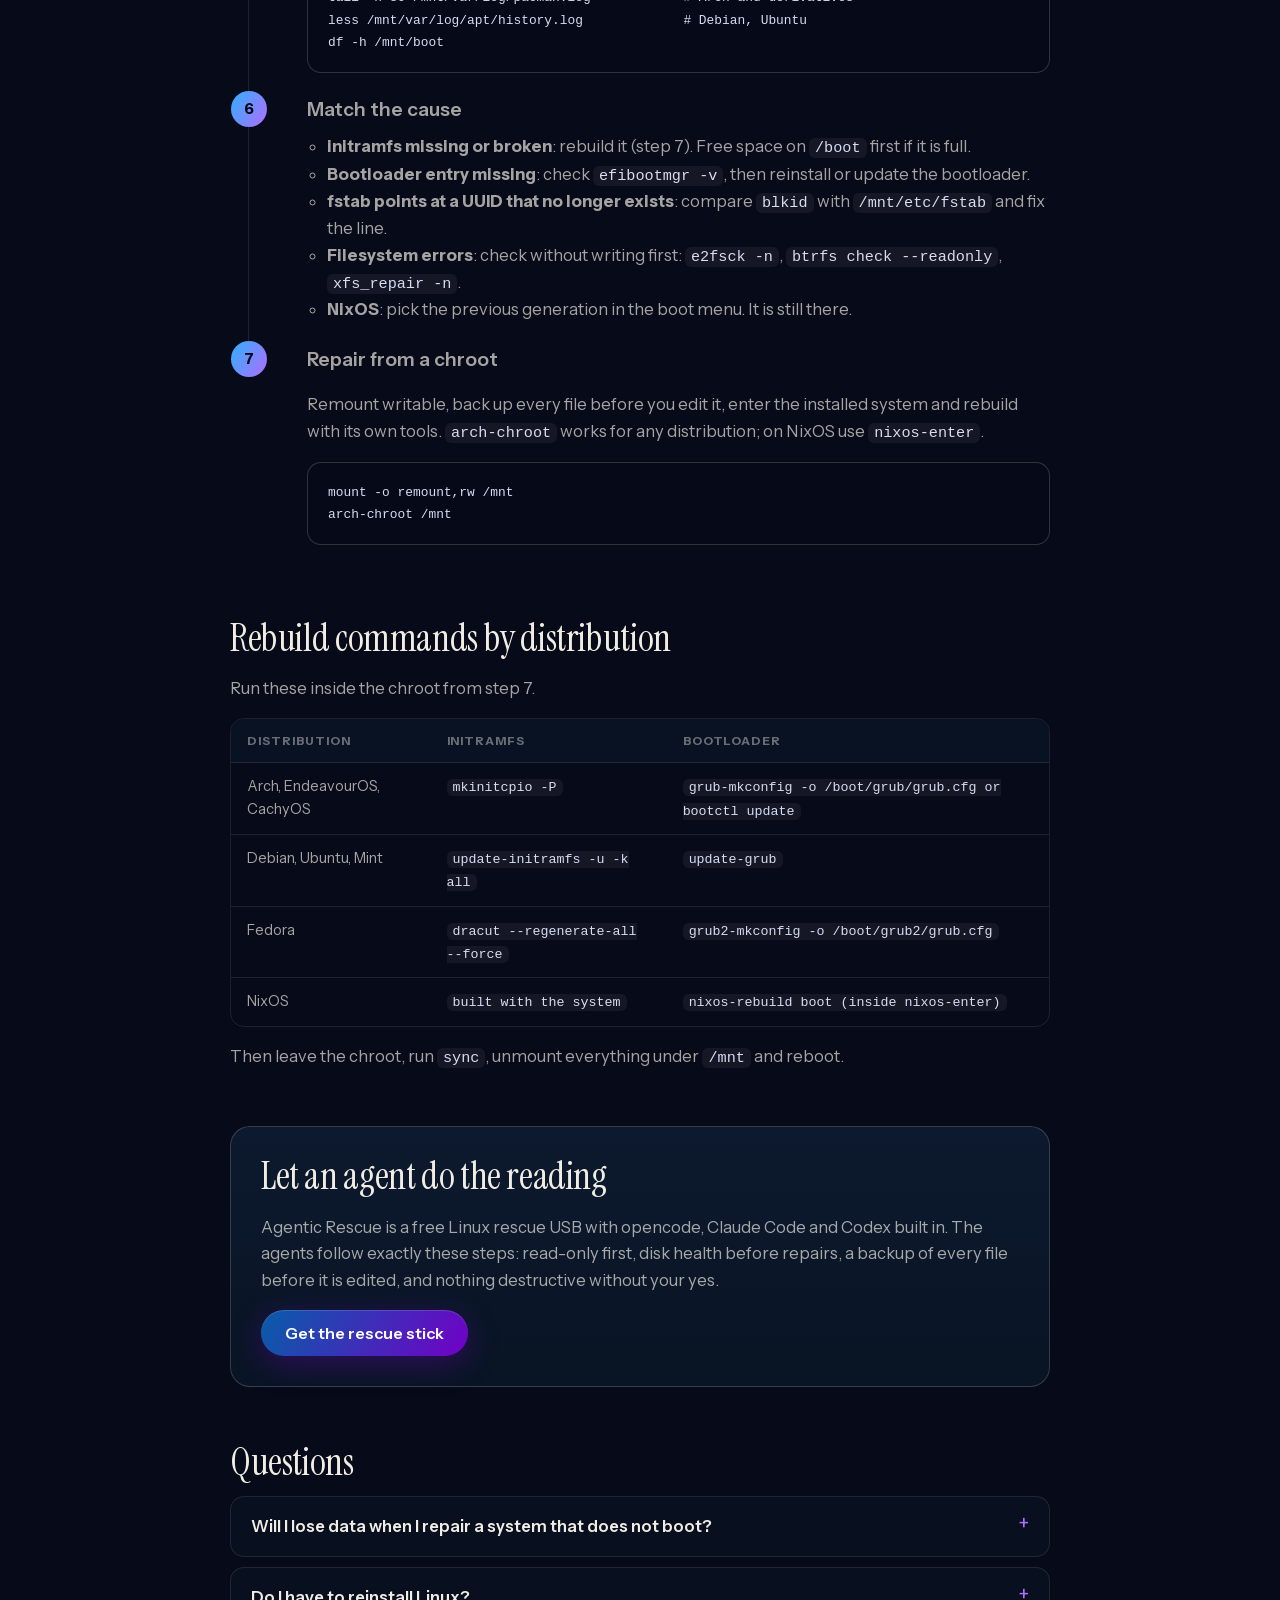
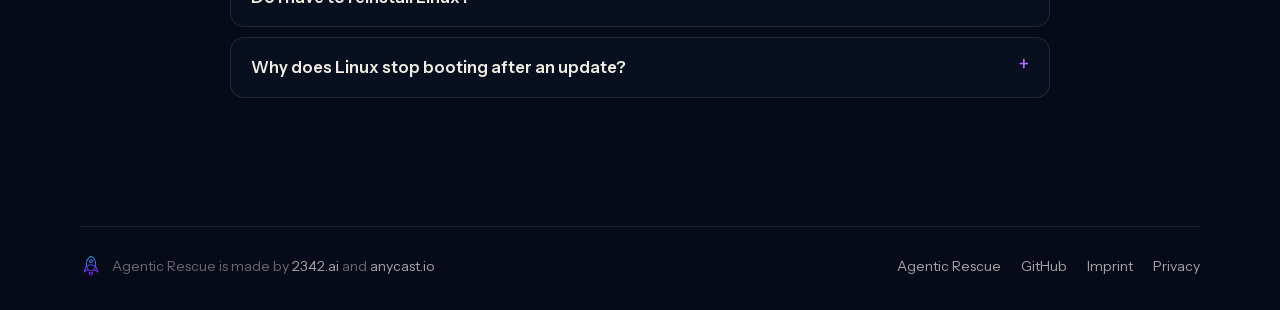
==== commit 9d051b67: "Download page: analytics on stats.2342.dev (site 53) Rybbit tracking snippet on all pages, plus two " ====
--- a/web/fix-linux-not-booting/index.html
+++ b/web/fix-linux-not-booting/index.html
@@ -98,6 +98,7 @@
  ]
 }
 </script>
+<script src="https://stats.2342.dev/api/script.js" data-site-id="53" defer></script>
 </head>
 <body>
 <svg width="0" height="0" style="position:absolute" aria-hidden="true"><defs><linearGradient id="g" x1="0" y1="0" x2="1" y2="1"><stop offset="0" stop-color="#2fb0ff"/><stop offset="1" stop-color="#b06dff"/></linearGradient></defs></svg>
@@ -172,6 +173,7 @@
     <a href="../">Agentic Rescue</a>
     <a href="https://github.com/2342-ai/agentic-rescue" rel="noopener">GitHub</a>
     <a href="https://2342.ai/en/imprint" rel="noopener">Imprint</a>
+    <a href="https://2342.ai/en/privacy" rel="noopener">Privacy</a>
   </div>
 </footer>
 </body>
